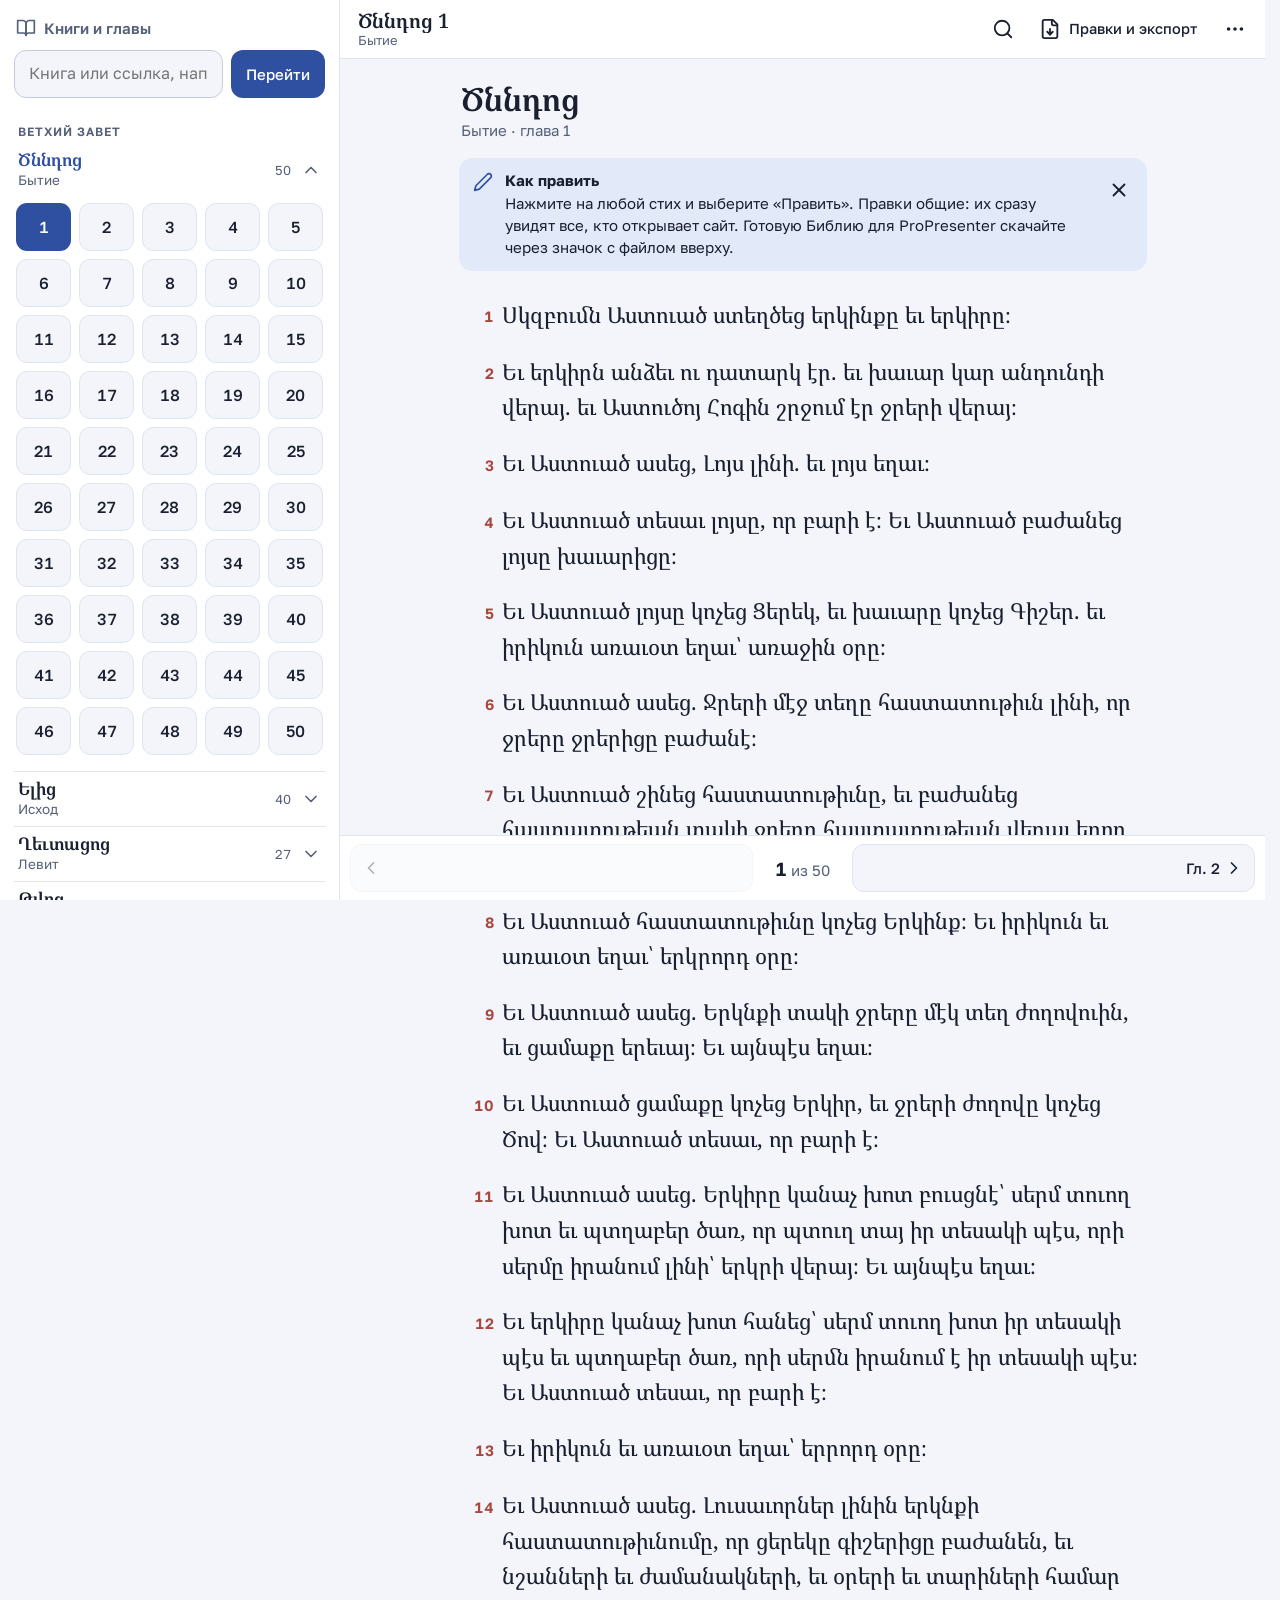
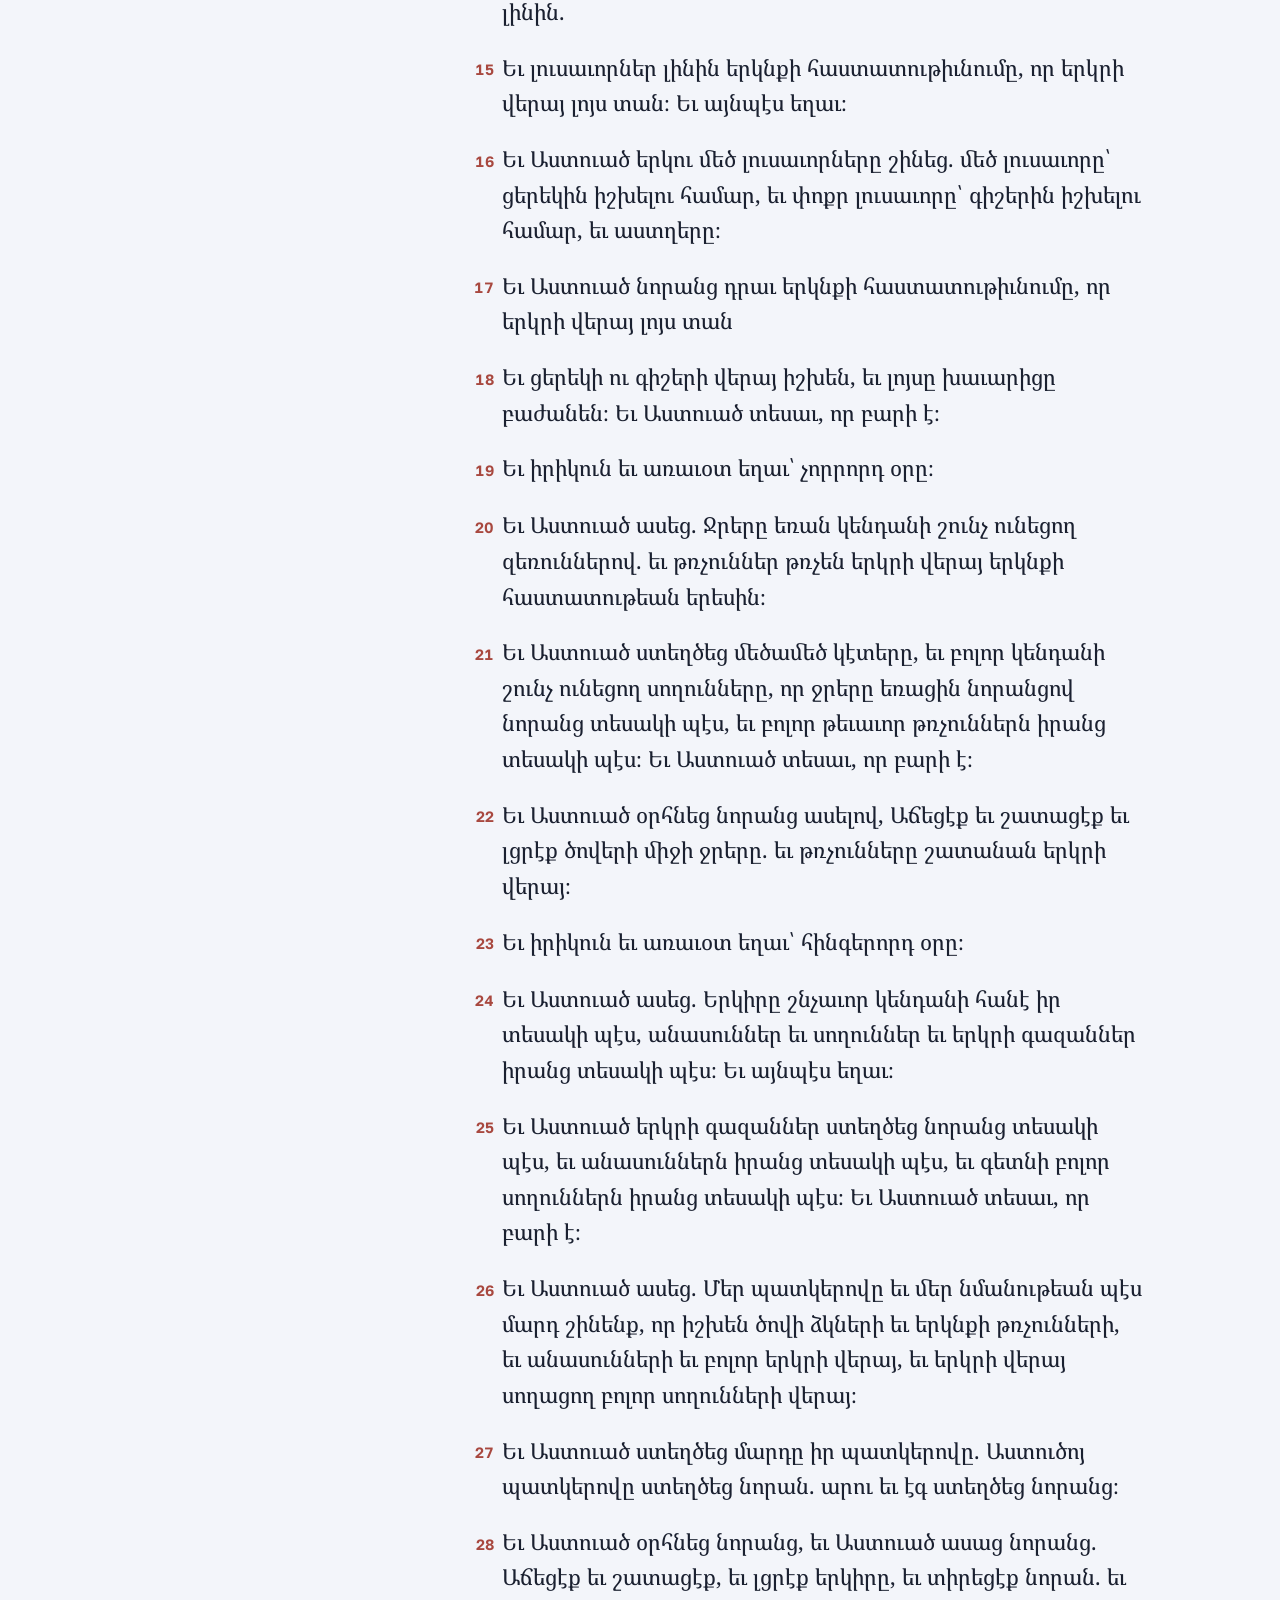
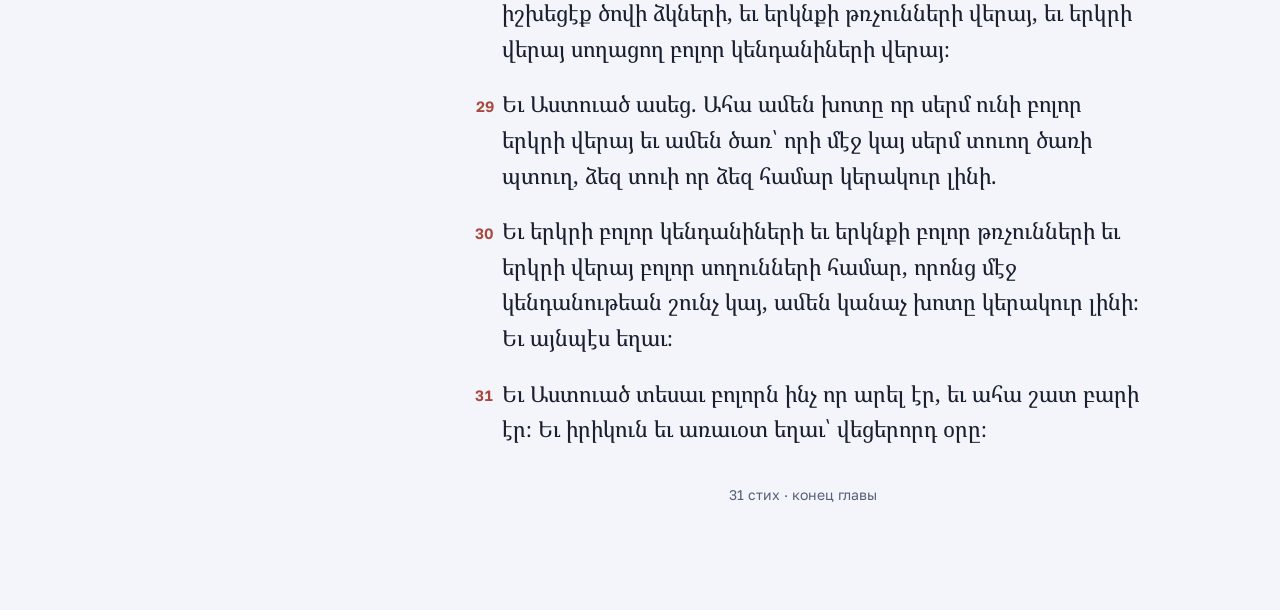
==== tests/shared.html @ a75324d8 "Add shared version backed by Firebase Firestore Everybody who opens the site sees one common, curren" ====
<!doctype html>
<html lang="ru">
<head>
<meta charset="utf-8">
<meta name="viewport" content="width=device-width, initial-scale=1, viewport-fit=cover">
<title>Библия Ararat (тест общей версии)</title>
<meta name="color-scheme" content="light dark">
<link rel="icon" href="data:image/svg+xml,%3Csvg xmlns='http://www.w3.org/2000/svg' viewBox='0 0 24 24' fill='none' stroke='%232F4FA0' stroke-width='2' stroke-linecap='round' stroke-linejoin='round'%3E%3Cpath d='M2 3h6a4 4 0 0 1 4 4v14a3 3 0 0 0-3-3H2z'/%3E%3Cpath d='M22 3h-6a4 4 0 0 0-4 4v14a3 3 0 0 1 3-3h7z'/%3E%3C/svg%3E">
<link rel="preconnect" href="https://fonts.googleapis.com">
<link rel="preconnect" href="https://fonts.gstatic.com" crossorigin>
<link rel="stylesheet" href="https://fonts.googleapis.com/css2?family=Golos+Text:wght@400;500;600;700&family=Noto+Serif+Armenian:wght@400;500;600&display=swap">
<style>
  /* the same small reset the hosted page skeleton has, so the stylesheet behaves identically in both places */
  :root { padding-top: env(safe-area-inset-top, 0px); padding-bottom: env(safe-area-inset-bottom, 0px); }
  body { margin: 0; }
  img { max-width: 100%; }
  [hidden] { display: none !important; }
</style>
<link rel="stylesheet" href="../css/app.css">
</head>
<body>
<div id="app">
  <aside id="sidebar" aria-label="Книги и главы"></aside>
  <div id="main">
    <header id="topbar"></header>
    <main id="reader" tabindex="-1">
      <noscript><p style="padding:40px 0">Для работы страницы нужен JavaScript.</p></noscript>
    </main>
    <nav id="pager" aria-label="Переход между главами"></nav>
  </div>
</div>
<div id="overlay"></div>
<div id="toasts" role="status" aria-live="polite"></div>

<script>
  // firebase: null  = every browser keeps its own edits.
  // firebase: {app: {...}} (from the Firebase console, see README.md) = one shared text for everybody who opens the site.
  window.AB = { config: { dataMode: 'script', dataBase: '../data/', firebase: { app: { projectId: 'mock' }, sdkBase: '/tests/mock-sdk/' } } };
</script>
<script src="../data/index.js"></script>
<script src="../js/fold.js"></script>
<script src="../js/sqlite-writer.js"></script>
<script src="../js/zip.js"></script>
<script src="../js/exporter.js"></script>
<script src="../js/platform.js"></script>
<script src="../js/store.js"></script>
<script src="../js/store-firebase.js"></script>
<script src="../js/data.js"></script>
<script src="../js/i18n.js"></script>
<script src="../js/refs.js"></script>
<script src="../js/ui.js"></script>
<script src="../js/view-nav.js"></script>
<script src="../js/view-edit.js"></script>
<script src="../js/view-tools.js"></script>
<script src="../js/app.js"></script>
</body>
</html>
---- css/app.css ----
/* Библия Ararat — mobile first. Layout: one column with a sticky header and chapter pager;
   from 1000px a permanent book list joins on the left. Colours are tokens on :root (light), redefined for dark. */
:root {
  --bg: #f3f5fa; --surface: #ffffff; --surface-2: #eaeef6;
  --fg: #1a2030; --fg-2: #566078; --line: #dfe4ee; --line-strong: #c4ccdc;
  --accent: #2f4fa0; --accent-fg: #ffffff; --accent-soft: #e2e9f9;
  --verse-num: #a8483f; --edit: #c7791b; --edit-soft: #fbefd9; --edit-fg: #8f5510;
  --danger: #b3261e; --danger-soft: #fbe3e1; --ok: #2c7a4b; --ok-soft: #ddf1e5; --warn-soft: #fff2d6;
  --mark: #ffe58f; --focus: #2f4fa0; --scrim: rgba(14, 20, 36, .45); --shadow: 0 10px 40px rgba(20, 30, 60, .22);
  --toast-bg: #1e2536; --toast-fg: #f2f4fa; --toast-action: #a9bcff;
  --sans: 'Golos Text', system-ui, -apple-system, 'Segoe UI', Roboto, 'Helvetica Neue', Arial, sans-serif;
  --serif: 'Noto Serif Armenian', 'Sylfaen', 'Mshtakan', 'Noto Serif', 'Times New Roman', serif;
  --fs: 22px;
}
@media (prefers-color-scheme: dark) {
  :root:not([data-theme="light"]) {
    --bg: #0f131c; --surface: #171d29; --surface-2: #212938;
    --fg: #e7eaf2; --fg-2: #a0aac0; --line: #2a3345; --line-strong: #3c475e;
    --accent: #8fa6f2; --accent-fg: #0e1530; --accent-soft: #25304f;
    --verse-num: #e68f84; --edit: #e8a650; --edit-soft: #3a2d18; --edit-fg: #f0bc72;
    --danger: #f2877f; --danger-soft: #43211f; --ok: #6fcb94; --ok-soft: #1d3a2a; --warn-soft: #3a2f17;
    --mark: #6b5a12; --focus: #8fa6f2; --scrim: rgba(0, 0, 0, .6); --shadow: 0 10px 40px rgba(0, 0, 0, .6);
    --toast-bg: #e7eaf2; --toast-fg: #141a28; --toast-action: #2f4fa0;
    color-scheme: dark;
  }
}
:root[data-theme="dark"] {
  --bg: #0f131c; --surface: #171d29; --surface-2: #212938;
  --fg: #e7eaf2; --fg-2: #a0aac0; --line: #2a3345; --line-strong: #3c475e;
  --accent: #8fa6f2; --accent-fg: #0e1530; --accent-soft: #25304f;
  --verse-num: #e68f84; --edit: #e8a650; --edit-soft: #3a2d18; --edit-fg: #f0bc72;
  --danger: #f2877f; --danger-soft: #43211f; --ok: #6fcb94; --ok-soft: #1d3a2a; --warn-soft: #3a2f17;
  --mark: #6b5a12; --focus: #8fa6f2; --scrim: rgba(0, 0, 0, .6); --shadow: 0 10px 40px rgba(0, 0, 0, .6);
  --toast-bg: #e7eaf2; --toast-fg: #141a28; --toast-action: #2f4fa0;
  color-scheme: dark;
}

*, *::before, *::after { box-sizing: border-box; }
html { -webkit-text-size-adjust: 100%; scrollbar-gutter: stable; }
html.sheet-open { overflow: hidden; }
body { margin: 0; background: var(--bg); color: var(--fg); font: 400 16px/1.45 var(--sans); }
button, input, textarea { font: inherit; color: inherit; }
button { cursor: pointer; -webkit-tap-highlight-color: transparent; }
:focus-visible { outline: 3px solid var(--focus); outline-offset: 2px; }
h1, h2, h3, p, li { overflow-wrap: anywhere; }
.ico { width: 20px; height: 20px; flex: none; }
.muted { color: var(--fg-2); font-size: 14px; }
mark { background: var(--mark); color: inherit; border-radius: 3px; padding: 0 1px; }
kbd { font: 500 12px var(--sans); padding: 1px 6px; border: 1px solid var(--line-strong); border-bottom-width: 2px; border-radius: 5px; background: var(--surface); }

/* ---- shell ---- */
#app { min-height: 100dvh; }
#sidebar { display: none; }
#main { min-width: 0; display: flex; flex-direction: column; min-height: calc(100dvh - env(safe-area-inset-top, 0px) - env(safe-area-inset-bottom, 0px)); }
#reader { flex: 1; width: 100%; max-width: 46rem; margin: 0 auto; padding: 4px max(16px, env(safe-area-inset-right)) 40px max(16px, env(safe-area-inset-left)); }

#topbar {
  position: sticky; top: env(safe-area-inset-top, 0px); z-index: 20;
  display: flex; align-items: center; gap: 2px; min-height: 58px;
  padding: 6px max(8px, env(safe-area-inset-right)) 6px max(8px, env(safe-area-inset-left));
  background: var(--surface); border-bottom: 1px solid var(--line);
}
.title-btn { flex: 1; min-width: 0; display: flex; align-items: center; gap: 4px; min-height: 46px; padding: 2px 10px; background: none; border: 0; border-radius: 12px; text-align: left; }
.title-btn:hover { background: var(--surface-2); }
.t-text { display: flex; flex-direction: column; min-width: 0; line-height: 1.2; }
.t-main { font: 600 20px/1.2 var(--serif); white-space: nowrap; overflow: hidden; text-overflow: ellipsis; }
.t-sub { font-size: 13px; color: var(--fg-2); white-space: nowrap; overflow: hidden; text-overflow: ellipsis; }
.title-chev { color: var(--fg-2); flex: none; }

.icon-btn { position: relative; display: inline-flex; align-items: center; justify-content: center; gap: 8px; min-width: 44px; min-height: 44px; padding: 0; background: none; border: 0; border-radius: 12px; color: var(--fg); flex: none; }
.icon-btn:hover:not(:disabled) { background: var(--surface-2); }
.icon-btn:disabled { opacity: .4; cursor: default; }
.icon-btn .ico { width: 22px; height: 22px; }
.icon-btn.small { min-width: 40px; min-height: 40px; }
.icon-btn.has-text .icon-text { display: none; font-size: 14.5px; font-weight: 500; }
.icon-btn.dirty { color: var(--accent); }
.badge { position: absolute; top: 3px; right: 1px; min-width: 19px; height: 19px; padding: 0 5px; border-radius: 10px; background: var(--edit); color: #fff; font: 700 11px/19px var(--sans); text-align: center; font-variant-numeric: tabular-nums; }

#pager {
  position: sticky; bottom: 0; z-index: 15;
  display: grid; grid-template-columns: 1fr auto 1fr; align-items: center; gap: 8px;
  padding: 8px max(10px, env(safe-area-inset-right)) calc(8px + env(safe-area-inset-bottom, 0px)) max(10px, env(safe-area-inset-left));
  background: var(--surface); border-top: 1px solid var(--line);
}
.pg-btn { display: flex; align-items: center; gap: 4px; min-height: 48px; padding: 0 10px; border: 1px solid var(--line); border-radius: 12px; background: var(--bg); font: 500 15px var(--sans); min-width: 0; }
.pg-btn.next { justify-content: flex-end; }
.pg-btn:disabled { opacity: .35; cursor: default; }
.pg-btn:hover:not(:disabled) { background: var(--surface-2); }
.pg-lab { white-space: nowrap; overflow: hidden; text-overflow: ellipsis; }
.pg-pos { min-height: 48px; padding: 0 14px; border: 0; background: none; border-radius: 12px; font: 400 15px var(--sans); color: var(--fg-2); white-space: nowrap; }
.pg-pos strong { color: var(--fg); font-size: 19px; font-weight: 600; font-variant-numeric: tabular-nums; }
.pg-pos:hover { background: var(--surface-2); }

/* ---- buttons and fields ---- */
.btn { display: inline-flex; align-items: center; justify-content: center; gap: 8px; min-height: 48px; padding: 0 18px; border: 1px solid var(--line-strong); border-radius: 12px; background: var(--surface); color: var(--fg); font: 500 15.5px var(--sans); }
.btn:hover:not(:disabled) { background: var(--surface-2); }
.btn:disabled { opacity: .45; cursor: default; }
.btn.compact { min-height: 44px; padding: 0 14px; font-size: 15px; }
.btn.wide { flex: 1; }
.btn.icon-only { min-width: 48px; padding: 0 12px; }
.btn.big { min-height: 54px; font-size: 17px; }
.btn.primary { background: var(--accent); color: var(--accent-fg); border-color: transparent; }
.btn.primary:hover:not(:disabled) { background: var(--accent); filter: brightness(1.08); }
.btn.quiet { background: none; border-color: transparent; color: var(--accent); }
.btn.danger { color: var(--danger); border-color: var(--danger); background: var(--surface); }
.btn.danger.armed, .btn.armed { background: var(--danger); color: #fff; border-color: transparent; }
.btn.primary.armed { background: var(--danger); }
.btn-row { display: flex; flex-wrap: wrap; gap: 8px; margin-top: 10px; }
.field { width: 100%; min-width: 0; min-height: 48px; padding: 0 14px; border: 1.5px solid var(--line-strong); border-radius: 12px; background: var(--bg); color: var(--fg); font-size: 16px; }
.field:focus { outline: none; border-color: var(--accent); box-shadow: 0 0 0 3px var(--accent-soft); }
.field[readonly] { color: var(--fg-2); }
.lbl { display: block; margin: 14px 0 4px; font-size: 13.5px; color: var(--fg-2); }
.row { display: flex; gap: 8px; align-items: center; }
.chip { display: inline-flex; align-items: center; gap: 6px; padding: 4px 11px; border-radius: 99px; border: 1px solid var(--line); background: var(--surface); font: 500 13.5px var(--sans); }
button.chip { min-height: 44px; padding: 0 14px; }
.chip.edit { background: var(--edit-soft); color: var(--edit-fg); border-color: transparent; }
.chip.add { background: var(--ok-soft); color: var(--ok); border-color: transparent; }
.chip.del { background: var(--danger-soft); color: var(--danger); border-color: transparent; }
.chips { display: flex; flex-wrap: wrap; gap: 6px; }
.dot { display: inline-block; width: 8px; height: 8px; border-radius: 50%; background: var(--edit); flex: none; }

.seg { display: inline-flex; background: var(--surface-2); border-radius: 13px; padding: 3px; gap: 2px; }
.seg-btn { display: inline-flex; align-items: center; justify-content: center; gap: 6px; min-height: 42px; padding: 0 14px; border: 0; background: none; border-radius: 10px; font: 500 14.5px var(--sans); color: var(--fg-2); }
.seg-btn.on { background: var(--surface); color: var(--fg); box-shadow: 0 1px 3px rgba(0, 0, 0, .14); }
.seg.small .seg-btn { min-height: 40px; padding: 0 12px; font-size: 14px; }
.seg .ico { width: 18px; height: 18px; }

/* ---- reader ---- */
.chead { padding: 18px 2px 6px; display: flex; flex-direction: column; gap: 8px; align-items: flex-start; }
.ch-book { margin: 0; font: 600 32px/1.15 var(--serif); }
.ch-sub { margin: 2px 0 0; color: var(--fg-2); font-size: 15px; }
.ch-hint { display: flex; align-items: center; gap: 6px; margin: 0; color: var(--fg-2); font-size: 14px; }
.hint-card, .note-card { display: flex; align-items: flex-start; gap: 12px; margin: 10px 0; padding: 12px 8px 12px 14px; border-radius: 14px; background: var(--accent-soft); font-size: 15px; }
.hint-card p, .note-card p { margin: 2px 0 0; }
.hint-card strong { display: block; }
.hint-ico { color: var(--accent); margin-top: 2px; }
.note-card { background: var(--warn-soft); padding-right: 14px; }
.note-card .note-ico { color: var(--edit); margin-top: 2px; }
.note-card p { margin: 0; }
.hint-text { flex: 1; min-width: 0; }

.verses { font-size: var(--fs); padding-top: 6px; }
.verse {
  position: relative; display: grid; grid-template-columns: 1.7em minmax(0, 1fr); column-gap: 8px;
  margin: 0 -6px; padding: 10px 8px 10px 4px; border-radius: 12px; cursor: pointer;
  scroll-margin-top: calc(84px + env(safe-area-inset-top, 0px)); scroll-margin-bottom: 96px;
  -webkit-tap-highlight-color: transparent;
}
@media (hover: hover) { .verse:hover { background: var(--surface-2); } }
.verse.sel, .verse.sel:hover { background: var(--accent-soft); }
.verse.edited::before { content: ''; position: absolute; left: -2px; top: 12px; bottom: 12px; width: 3px; border-radius: 2px; background: var(--edit); }
.verse:focus-visible { outline-offset: -2px; }
.verse.flash { animation: flash 2.2s ease-out; }
.vn { font: 600 .68em/2.3 var(--sans); color: var(--verse-num); text-align: right; padding-top: .18em; font-variant-numeric: tabular-nums; user-select: none; }
.vbody { min-width: 0; }
.vtext { margin: 0; font-family: var(--serif); line-height: 1.62; overflow-wrap: break-word; hyphens: auto; }
.vflags { display: flex; flex-wrap: wrap; gap: 6px; margin-top: 4px; font-family: var(--sans); }
.vflag { display: inline-flex; align-items: center; gap: 4px; padding: 1px 9px; border-radius: 99px; font: 500 12px/1.6 var(--sans); }
.vflag .ico { width: 13px; height: 13px; }
.vflag.edit { background: var(--edit-soft); color: var(--edit-fg); }
.vflag.warn { background: var(--warn-soft); color: var(--edit-fg); }
.vbar { display: flex; flex-wrap: wrap; gap: 8px; margin-top: 10px; font: 400 16px var(--sans); }
.ch-end { margin: 28px 0 0; text-align: center; color: var(--fg-2); font-size: 14px; }
.skeleton { padding-top: 40px; }
.sk { height: 20px; margin: 22px 0; border-radius: 8px; background: linear-gradient(90deg, var(--surface-2), var(--line), var(--surface-2)); background-size: 200% 100%; animation: shimmer 1.4s linear infinite; }
.sk.w1 { width: 96%; } .sk.w2 { width: 82%; } .sk.w3 { width: 68%; }
.boot, .error-card { padding: 70px 0; text-align: center; color: var(--fg-2); }
.error-card h2 { color: var(--fg); font-size: 20px; }
.spinner { display: inline-block; width: 16px; height: 16px; margin-right: 10px; border: 2px solid var(--line-strong); border-top-color: var(--accent); border-radius: 50%; animation: spin .8s linear infinite; vertical-align: -3px; }
.boot .spinner { display: block; margin: 0 auto 14px; width: 26px; height: 26px; }

/* ---- sheets ---- */
#overlay { position: fixed; left: var(--vv-left, 0px); top: var(--vv-top, 0px); width: var(--vv-w, 100%); height: var(--vv-h, 100%); z-index: 100; pointer-events: none; }
.sheet-root { position: absolute; inset: 0; display: flex; align-items: flex-end; justify-content: center; pointer-events: auto; }
.backdrop { position: absolute; inset: 0; background: var(--scrim); animation: fade .18s ease-out; touch-action: none; }
.sheet { position: relative; display: flex; flex-direction: column; width: 100%; max-height: calc(100% - 20px); background: var(--surface); color: var(--fg); border-radius: 20px 20px 0 0; box-shadow: var(--shadow); animation: slide-up .24s cubic-bezier(.2, .8, .2, 1); outline: none; padding-bottom: env(safe-area-inset-bottom, 0px); }
.sheet.tall { height: calc(100% - 20px); }
.sheet-root.closing .sheet { animation: slide-down .18s ease-in forwards; }
.sheet-root.closing .backdrop { animation: fade-out .18s ease-in forwards; }
.sheet-head { flex: none; padding: 6px 6px 0 16px; touch-action: none; }
.grab { width: 40px; height: 4px; margin: 4px auto 8px; border-radius: 2px; background: var(--line-strong); }
.sheet-head-row { display: flex; align-items: center; gap: 8px; padding: 0 0 8px; }
.sheet-titles { flex: 1; min-width: 0; }
.sheet-title { margin: 0; font: 600 19px/1.25 var(--sans); }
.sheet-sub { margin: 2px 0 0; color: var(--fg-2); font: 14px var(--serif); }
.sheet-body { flex: 1; min-height: 0; overflow-y: auto; overscroll-behavior: contain; padding: 4px 16px 20px; -webkit-overflow-scrolling: touch; }
.sheet-foot { flex: none; padding: 10px 16px 12px; border-top: 1px solid var(--line); background: var(--surface); }
.foot-row { display: flex; gap: 10px; }
.foot-col { display: flex; flex-direction: column; gap: 8px; }
.foot-hint { margin: 0; text-align: center; color: var(--fg-2); font-size: 13.5px; }
.foot-hint:empty { display: none; }

/* editor */
.editor { display: flex; flex-direction: column; gap: 12px; }
.ed-nav { display: flex; align-items: center; justify-content: space-between; gap: 8px; }
.ed-pos { color: var(--fg-2); font-size: 14px; }
.ed-field { display: flex; flex-direction: column; gap: 4px; }
.ed-text { width: 100%; min-height: 7em; padding: 14px; resize: none; border: 1.5px solid var(--line-strong); border-radius: 14px; background: var(--bg); color: var(--fg); font: 400 max(20px, calc(var(--fs) - 1px))/1.6 var(--serif); }
.ed-text:focus { outline: none; border-color: var(--accent); box-shadow: 0 0 0 3px var(--accent-soft); }
.ed-meta { display: flex; justify-content: flex-end; font-size: 13px; color: var(--fg-2); }
.ed-count.warn { color: var(--edit-fg); }
.ed-count.bad { color: var(--danger); font-weight: 600; }
.marks { display: grid; grid-template-columns: repeat(7, minmax(0, 1fr)); gap: 6px; }
.mark { min-height: 46px; padding: 0; position: relative; border: 1px solid var(--line-strong); border-radius: 11px; background: var(--surface); color: var(--fg); font: 500 21px var(--serif); }
.mark:hover { background: var(--surface-2); }
.mk-base { color: var(--fg-2); font-size: 15px; margin-right: -3px; }
.mark:active { background: var(--accent-soft); }
.ed-msg { margin: 0; padding: 10px 12px; border-radius: 10px; background: var(--surface-2); font-size: 14.5px; }
.ed-msg.bad { background: var(--danger-soft); color: var(--danger); }
.ed-msg.warn { background: var(--edit-soft); color: var(--edit-fg); }
.ed-msg.info { background: var(--accent-soft); }
.orig { padding: 10px 12px 12px; border: 1px dashed var(--line-strong); border-radius: 12px; }
.orig-head { display: flex; align-items: center; justify-content: space-between; gap: 8px; }
.orig-title { font: 600 12px var(--sans); text-transform: uppercase; letter-spacing: .06em; color: var(--fg-2); }
.orig-text { margin: 4px 0 0; color: var(--fg-2); font: 16.5px/1.55 var(--serif); }
.orig-note { display: flex; gap: 8px; align-items: center; margin: 0; color: var(--fg-2); font-size: 14px; }
.ed-actions { display: flex; flex-wrap: wrap; gap: 8px; }
.discard-text { margin: 0; text-align: center; font-weight: 500; }
.foot-row.discard { flex-direction: column; }

/* verse actions list */
.ops { display: flex; flex-direction: column; }
.op { display: flex; align-items: flex-start; gap: 14px; width: 100%; min-height: 60px; padding: 12px 2px; border: 0; border-bottom: 1px solid var(--line); background: none; text-align: left; }
.op:last-child { border-bottom: 0; }
.op:hover:not(:disabled) { background: var(--surface-2); }
.op:disabled { opacity: .5; cursor: default; }
.op-ico { margin-top: 1px; width: 22px; height: 22px; color: var(--accent); }
.op-text { display: flex; flex-direction: column; min-width: 0; }
.op-label { font-weight: 500; }
.op-desc { margin-top: 2px; font-size: 13.5px; color: var(--fg-2); }
.op.danger .op-ico, .op.danger .op-label { color: var(--danger); }

/* navigator */
.nav-search { display: flex; gap: 8px; position: sticky; top: 0; z-index: 2; padding: 4px 0 10px; background: var(--surface); }
.nav-search .btn { flex: none; }
.nav-msg { margin: 0 0 8px; padding: 9px 12px; border-radius: 10px; background: var(--accent-soft); font-size: 14px; }
.nb-group { margin: 16px 4px 4px; font: 600 12px var(--sans); text-transform: uppercase; letter-spacing: .08em; color: var(--fg-2); }
.nb { border-bottom: 1px solid var(--line); }
.nb-head { display: flex; align-items: center; gap: 10px; width: 100%; min-height: 54px; padding: 6px 4px; border: 0; background: none; text-align: left; border-radius: 10px; }
.nb-head:hover { background: var(--surface-2); }
.nb-names { flex: 1; min-width: 0; display: flex; flex-direction: column; }
.nb-hy { font: 600 17.5px/1.25 var(--serif); }
.nb-ru { font-size: 13.5px; color: var(--fg-2); }
.nb-count { font-size: 13px; color: var(--fg-2); font-variant-numeric: tabular-nums; }
.nb-chev { color: var(--fg-2); }
.nb.current .nb-hy { color: var(--accent); }
.ch-grid { display: grid; grid-template-columns: repeat(auto-fill, minmax(52px, 1fr)); gap: 8px; padding: 6px 2px 16px; }
.ch { position: relative; min-height: 48px; border: 1px solid var(--line); border-radius: 11px; background: var(--bg); font: 500 16px var(--sans); font-variant-numeric: tabular-nums; }
.ch:hover { background: var(--surface-2); }
.ch.cur { background: var(--accent); color: var(--accent-fg); border-color: transparent; }
.ch.edited::after { content: ''; position: absolute; top: 5px; right: 5px; width: 7px; height: 7px; border-radius: 50%; background: var(--edit); }
.empty { padding: 26px 8px; text-align: center; color: var(--fg-2); }
.side-head { display: flex; align-items: center; gap: 8px; padding: 18px 16px 8px; font: 600 15px var(--sans); color: var(--fg-2); }

/* search */
.search-top { display: flex; flex-direction: column; gap: 10px; position: sticky; top: 0; z-index: 2; padding: 4px 0 10px; background: var(--surface); }
.searchbody > .seg { margin: 2px 0 12px; }
.results { display: flex; flex-direction: column; }
.count { margin: 6px 2px; font-size: 13.5px; color: var(--fg-2); }
.hit { display: flex; flex-direction: column; gap: 4px; width: 100%; padding: 12px 4px; border: 0; border-bottom: 1px solid var(--line); background: none; text-align: left; border-radius: 0; }
.hit:hover { background: var(--surface-2); }
.hit-ref { display: flex; flex-wrap: wrap; gap: 4px 10px; align-items: baseline; }
.hit-ru { font: 600 14px var(--sans); color: var(--verse-num); }
.hit-hy { font: 13px var(--serif); color: var(--fg-2); }
.hit-text { font: 17px/1.55 var(--serif); overflow-wrap: break-word; }
.hit-text.was { color: var(--fg-2); }
.hit-text.was mark { background: var(--danger-soft); text-decoration: line-through; }
.hit-text.will mark { background: var(--ok-soft); }
.hit-text.will::before { content: '\2192\00a0'; color: var(--fg-2); }
.hit.jumpto { flex-direction: row; align-items: center; gap: 10px; color: var(--accent); font-size: 15.5px; min-height: 52px; }
.repl-info { margin: 12px 2px 8px; font-size: 14.5px; }
.repl-action { margin: 4px 0 12px; }
.loading { margin: 0 0 12px; padding: 12px 14px; border-radius: 12px; background: var(--surface-2); }
.load-label { margin: 0 0 8px; font-size: 14px; }
.progress { height: 6px; border-radius: 3px; background: var(--line); overflow: hidden; }
.progress-fill { display: block; height: 100%; width: 0; background: var(--accent); transition: width .2s; }

/* changes and export */
.card { margin: 12px 0; padding: 14px 16px; border-radius: 14px; background: var(--surface-2); }
.card h3 { margin: 0 0 8px; font: 600 17px var(--sans); }
.card p { margin: 0 0 6px; }
.empty-card p { font-size: 15px; }
.sec { margin: 22px 2px 8px; font: 600 13px var(--sans); text-transform: uppercase; letter-spacing: .07em; color: var(--fg-2); }
.storage-note { display: flex; gap: 8px; align-items: flex-start; margin: 8px 2px 12px; font-size: 14px; color: var(--fg-2); }
.storage-note.ok .ico { color: var(--ok); }
.storage-note.warn { color: var(--edit-fg); }
.export-status { margin: 8px 0 12px; padding: 14px 16px; border-radius: 14px; background: var(--surface-2); font-size: 15px; }
.export-status.ok { background: var(--ok-soft); }
.export-status.error { background: var(--danger-soft); }
.export-status.warn { background: var(--edit-soft); }
.export-status p { margin: 0 0 6px; }
.ok-line { display: flex; align-items: center; gap: 8px; }
.ok-line .ico { color: var(--ok); }
.steps-h { margin: 16px 0 4px; font: 600 15px var(--sans); }
.steps { margin: 6px 0; padding-left: 22px; }
.steps li { margin: 8px 0; }
.issues { margin: 8px 0 0; padding: 0; list-style: none; }
.issues li { display: flex; justify-content: space-between; align-items: center; gap: 8px; padding: 6px 0; border-top: 1px solid var(--line); font-size: 14px; }
.chg { margin-bottom: 8px; border: 1px solid var(--line); border-radius: 13px; background: var(--surface); }
.chg[open] { border-color: var(--line-strong); }
.chg summary { display: flex; align-items: center; justify-content: space-between; gap: 10px; min-height: 54px; padding: 8px 14px; list-style: none; cursor: pointer; }
.chg summary::-webkit-details-marker { display: none; }
.chg-ref { display: flex; flex-direction: column; font: 600 16.5px/1.25 var(--serif); }
.chg-ru { font: 400 13px var(--sans); color: var(--fg-2); }
.chg-sum { font-size: 13px; color: var(--edit-fg); text-align: right; }
.chg-body { padding: 0 14px 14px; }
.d-row { display: grid; grid-template-columns: 1.8rem minmax(0, 1fr); gap: 8px; padding: 10px 0; border-top: 1px solid var(--line); }
.d-num { font: 600 13px/1.9 var(--sans); color: var(--verse-num); text-align: right; }
.d-cols p { margin: 0 0 6px; font: 16px/1.5 var(--serif); overflow-wrap: break-word; }
.d-old { color: var(--fg-2); }
.d-old mark { background: var(--danger-soft); }
.d-new mark { background: var(--ok-soft); }
.d-tag { display: inline-block; margin-right: 8px; font: 600 11px var(--sans); text-transform: uppercase; letter-spacing: .05em; color: var(--fg-2); }
.chg-names p { margin: 0 0 4px; }
.opt { margin: 14px 0; border: 1px solid var(--line); border-radius: 13px; }
.opt summary { display: flex; align-items: center; gap: 8px; min-height: 52px; padding: 0 14px; font-weight: 500; cursor: pointer; }
.opt-body { padding: 0 14px 14px; }

/* shared version */
.note-card.lock { background: var(--danger-soft); }
.note-card.lock .note-ico { color: var(--danger); }
.remote-box { padding: 12px 14px; border-radius: 12px; background: var(--edit-soft); }
.remote-box p { margin: 0 0 8px; }
.remote-text { font: 17px/1.55 var(--serif); }
.sync { color: var(--fg); font-weight: 500; }
.hist-list { display: flex; flex-direction: column; margin-top: 8px; }
.history .muted .spinner { margin-right: 8px; }

/* names */
.nm-list { margin-top: 10px; }
.nm-row { display: grid; grid-template-columns: 6.6rem minmax(0, 1fr) auto; align-items: center; gap: 8px; padding: 5px 0; }
.nm-row > .icon-btn { grid-column: 3; }
.nm-row:not(.changed) > .icon-btn { display: none; }
.nm-ru { font-size: 14px; color: var(--fg-2); }
.nm-row .field { font-family: var(--serif); }
.nm-row.changed .field { border-color: var(--edit); }

/* help */
.help h3 { margin: 22px 0 6px; font: 600 17px var(--sans); }
.help h3:first-child { margin-top: 6px; }
.help p, .help li { line-height: 1.55; font-size: 15.5px; }
.help ul { padding-left: 20px; }
.tbl-wrap { overflow-x: auto; }
.tbl { border-collapse: collapse; min-width: 260px; }
.tbl th, .tbl td { padding: 6px 16px 6px 0; text-align: left; border-bottom: 1px solid var(--line); font-size: 15px; }
.tbl th { color: var(--fg-2); font-weight: 500; }

/* toasts and menu */
#toasts { position: fixed; left: 0; right: 0; bottom: calc(80px + env(safe-area-inset-bottom, 0px)); z-index: 200; display: flex; justify-content: center; padding: 0 12px; pointer-events: none; }
html.sheet-open #toasts { bottom: auto; top: calc(12px + env(safe-area-inset-top, 0px)); }
.toast { pointer-events: auto; display: flex; align-items: center; gap: 12px; max-width: 520px; padding: 12px 12px 12px 16px; border-radius: 14px; background: var(--toast-bg); color: var(--toast-fg); box-shadow: var(--shadow); font-size: 15px; animation: toast-in .2s ease-out; }
.toast.error { outline: 2px solid var(--danger); }
.toast-action { flex: none; min-height: 40px; padding: 0 12px; border: 0; border-radius: 8px; background: none; color: var(--toast-action); font: 600 15px var(--sans); }
.popover { position: fixed; z-index: 150; width: 300px; max-width: calc(100vw - 16px); padding: 6px; border: 1px solid var(--line); border-radius: 16px; background: var(--surface); box-shadow: var(--shadow); }
.menu-row { display: flex; align-items: center; justify-content: space-between; gap: 10px; min-height: 52px; padding: 4px 8px 4px 10px; }
.menu-row.stack { flex-direction: column; align-items: stretch; gap: 6px; padding-top: 8px; padding-bottom: 8px; }
.menu-row.stack .seg { display: flex; }
.menu-row.stack .seg-btn { flex: 1; padding: 0 6px; }
.menu-lab { display: flex; align-items: center; gap: 10px; font-size: 15px; }
.menu-stepper { display: flex; align-items: center; }
.menu-size { min-width: 2.2em; text-align: center; font-variant-numeric: tabular-nums; font-weight: 500; }
.a-small { font: 600 13px var(--sans); }
.a-big { font: 600 21px var(--sans); }
.menu-item { display: flex; align-items: center; gap: 12px; width: 100%; min-height: 48px; padding: 0 10px; border: 0; border-radius: 10px; background: none; text-align: left; font-size: 15px; }
.menu-item:hover:not(:disabled) { background: var(--surface-2); }
.menu-item:disabled { opacity: .45; cursor: default; }
.menu-item .ico { color: var(--fg-2); }
.menu-sep { margin: 6px 4px; border: 0; border-top: 1px solid var(--line); }

/* ---- wider screens ---- */
@media (min-width: 720px) {
  .icon-btn.has-text { padding: 0 14px 0 12px; }
  .icon-btn.has-text .icon-text { display: inline; }
  .badge { top: -3px; right: -3px; }
  .grab { display: none; }
  .sheet-root { align-items: center; }
  .sheet { max-width: 640px; max-height: min(calc(100% - 48px), 820px); border-radius: 20px; padding-bottom: 0; animation-name: pop-in; }
  .sheet.tall { height: min(calc(100% - 48px), 820px); }
  .sheet.compact { max-width: 480px; }
  .sheet.editor-sheet { max-width: 720px; }
  .sheet-root.closing .sheet { animation-name: fade-out; }
  .sheet-head { padding-top: 14px; }
  .sheet-body { padding-left: 20px; padding-right: 20px; }
  .sheet-foot { padding-left: 20px; padding-right: 20px; }
  .foot-col { flex-direction: row; align-items: center; justify-content: flex-end; }
  .foot-col .btn { flex: none; min-width: 320px; }
  .foot-hint { flex: 1; text-align: left; }
  .nm-row { grid-template-columns: 10rem minmax(0, 1fr) auto; }
  #reader { padding-left: 24px; padding-right: 24px; }
}
@media (min-width: 1000px) {
  #app { display: grid; grid-template-columns: 340px minmax(0, 1fr); }
  #sidebar { display: block; position: sticky; top: env(safe-area-inset-top, 0px); height: calc(100dvh - env(safe-area-inset-top, 0px) - env(safe-area-inset-bottom, 0px)); overflow-y: auto; background: var(--surface); border-right: 1px solid var(--line); overscroll-behavior: contain; }
  #sidebar .navigator { padding: 0 14px 24px; }
  .title-chev { display: none; }
  .title-btn { cursor: default; }
  .pg-pos { cursor: default; }
}
@media (min-width: 1400px) { .verses { --fs-scale: 1; } }

/* ---- motion ---- */
@keyframes slide-up { from { transform: translateY(40px); opacity: .4; } to { transform: none; opacity: 1; } }
@keyframes slide-down { to { transform: translateY(60px); opacity: 0; } }
@keyframes pop-in { from { transform: translateY(12px) scale(.98); opacity: 0; } to { transform: none; opacity: 1; } }
@keyframes fade { from { opacity: 0; } to { opacity: 1; } }
@keyframes fade-out { to { opacity: 0; } }
@keyframes toast-in { from { transform: translateY(10px); opacity: 0; } to { transform: none; opacity: 1; } }
@keyframes spin { to { transform: rotate(360deg); } }
@keyframes shimmer { to { background-position: -200% 0; } }
@keyframes flash { 0%, 60% { background: var(--mark); } 100% { background: transparent; } }
@media (prefers-reduced-motion: reduce) {
  *, *::before, *::after { animation-duration: .01ms !important; animation-iteration-count: 1 !important; transition-duration: .01ms !important; }
}
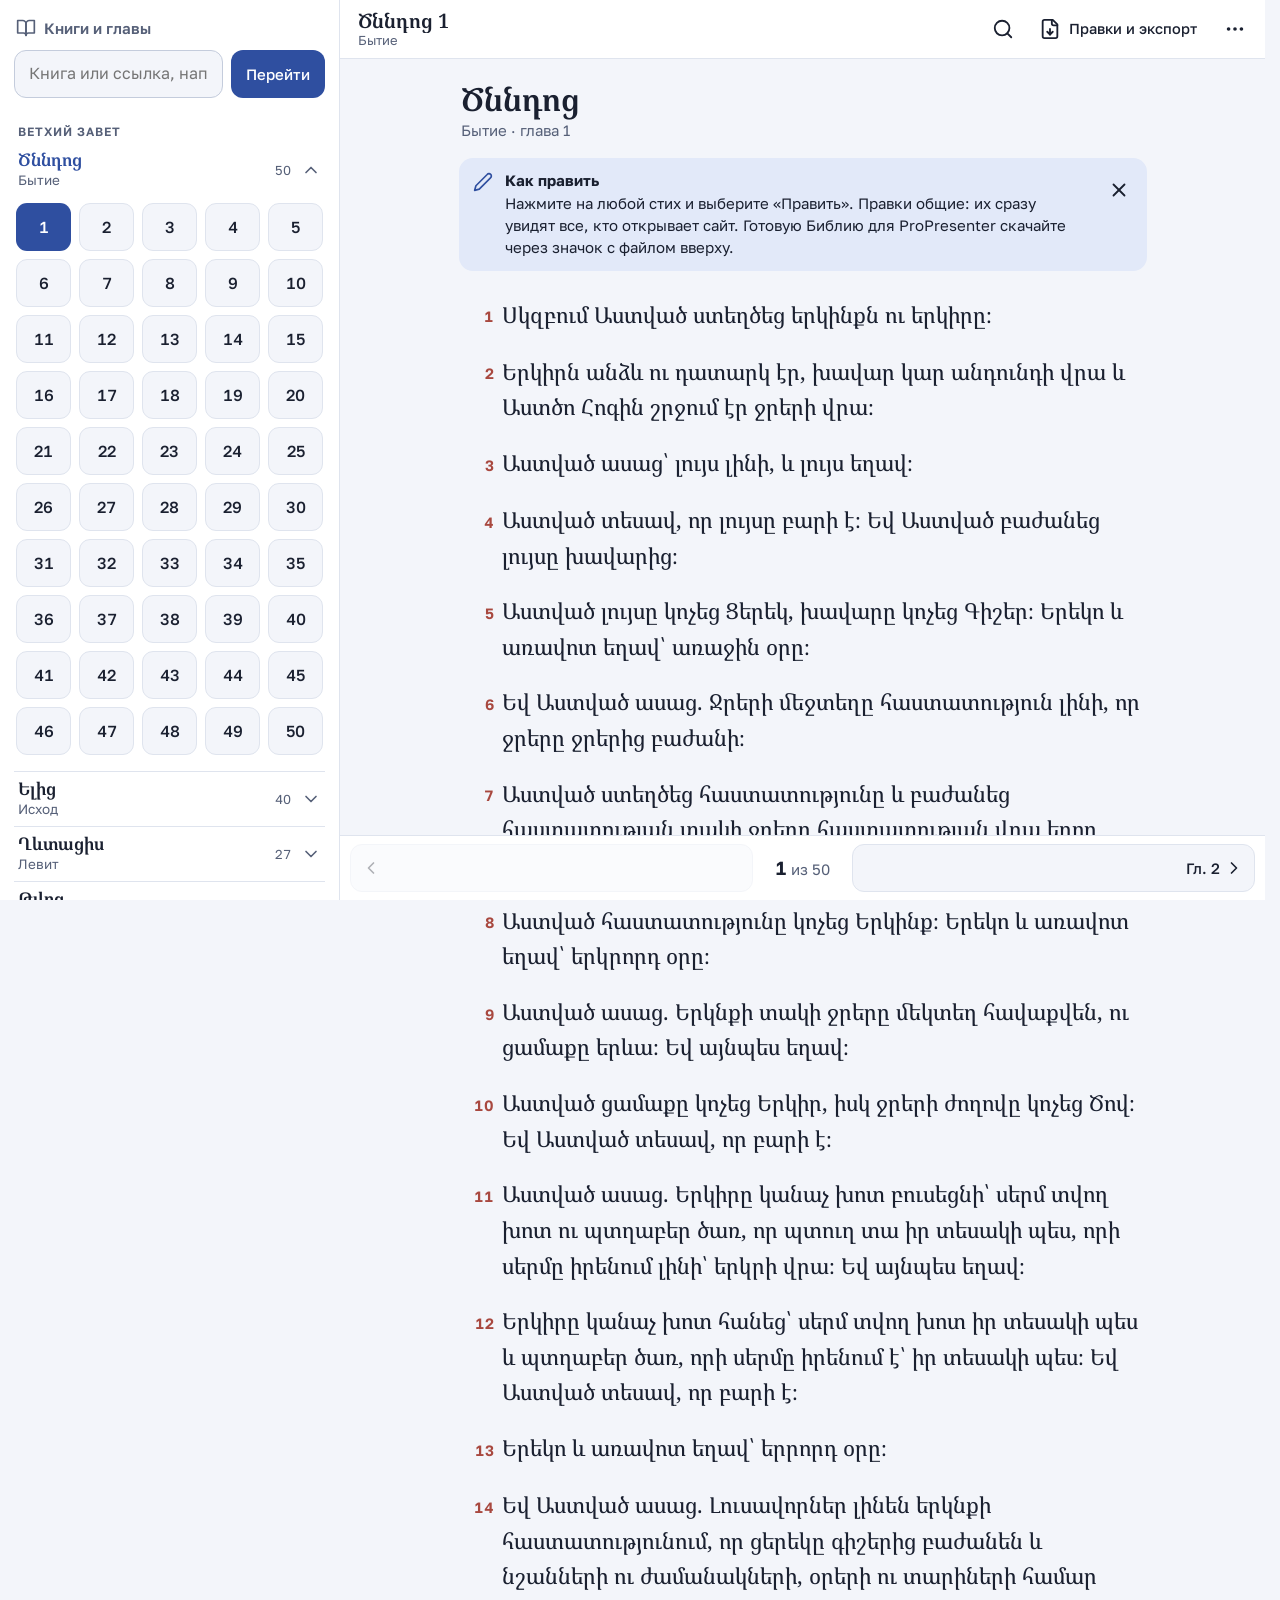
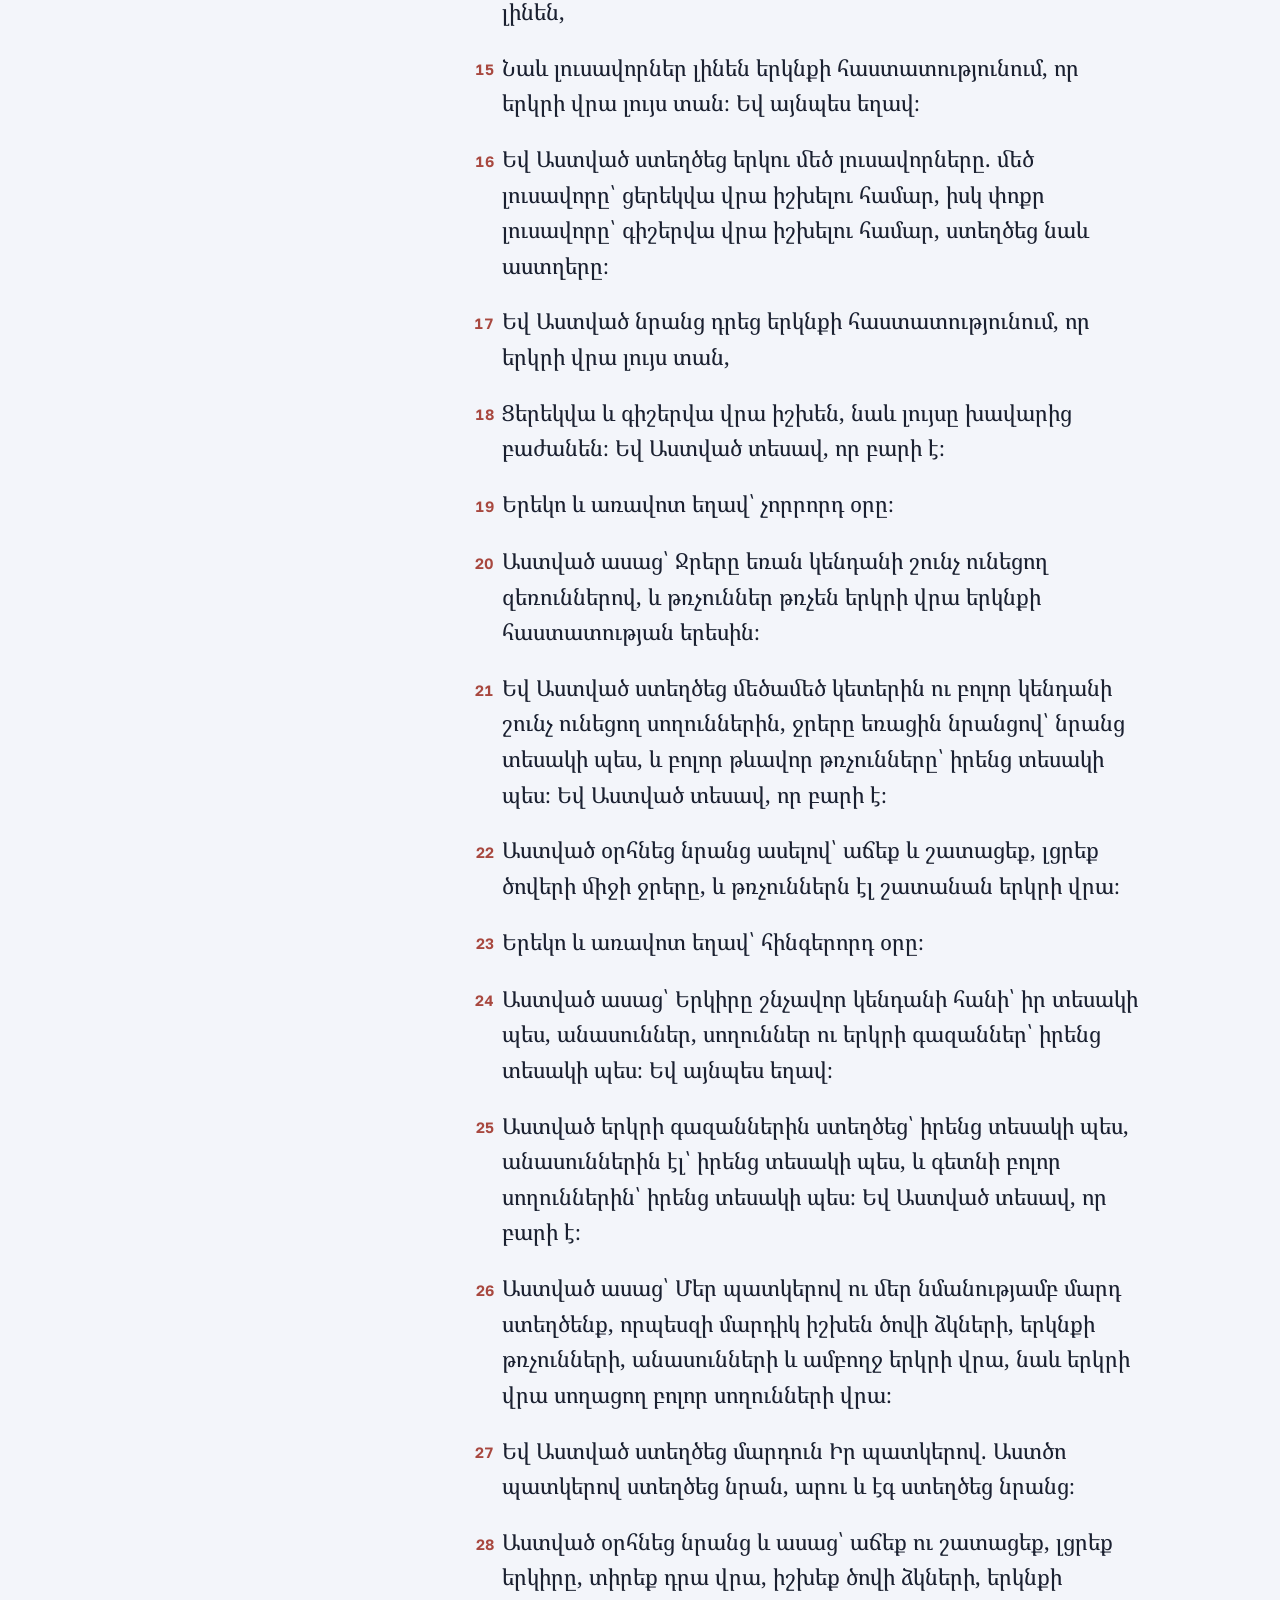
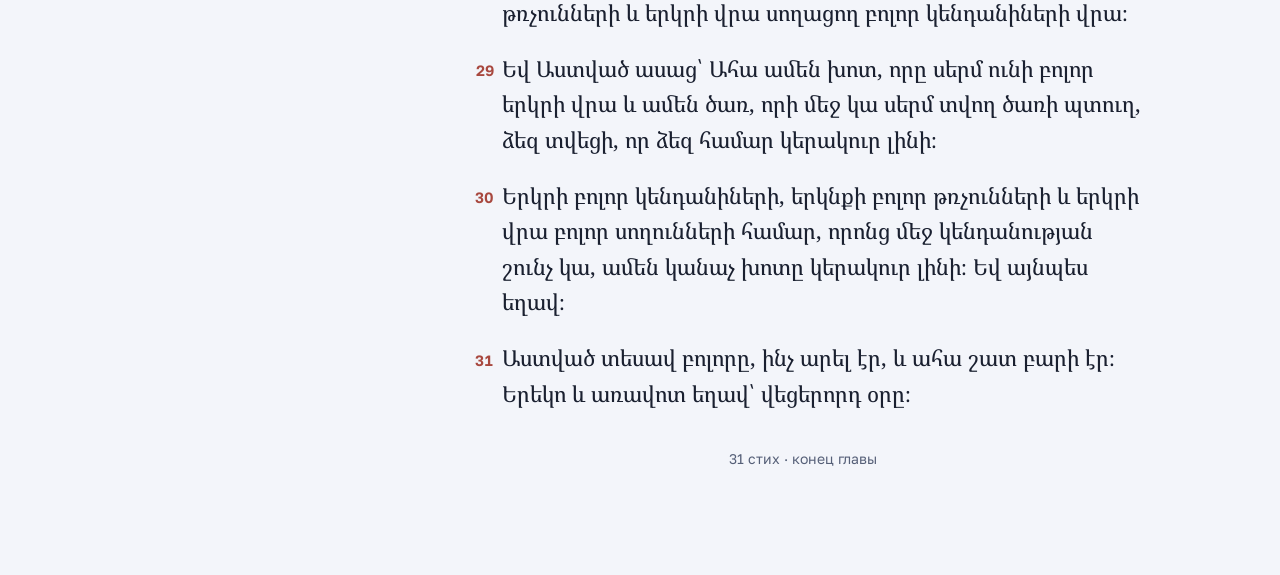
==== commit dbb5b24d: "Replace the base text with the ArmBible-ՓՈՐՁ.spb translation The site and its ProPresenter export no" ====
--- a/tests/shared.html
+++ b/tests/shared.html
@@ -3,7 +3,7 @@
 <head>
 <meta charset="utf-8">
 <meta name="viewport" content="width=device-width, initial-scale=1, viewport-fit=cover">
-<title>Библия Ararat (тест общей версии)</title>
+<title>Армянская Библия (тест общей версии)</title>
 <meta name="color-scheme" content="light dark">
 <link rel="icon" href="data:image/svg+xml,%3Csvg xmlns='http://www.w3.org/2000/svg' viewBox='0 0 24 24' fill='none' stroke='%232F4FA0' stroke-width='2' stroke-linecap='round' stroke-linejoin='round'%3E%3Cpath d='M2 3h6a4 4 0 0 1 4 4v14a3 3 0 0 0-3-3H2z'/%3E%3Cpath d='M22 3h-6a4 4 0 0 0-4 4v14a3 3 0 0 1 3-3h7z'/%3E%3C/svg%3E">
 <link rel="preconnect" href="https://fonts.googleapis.com">
@@ -32,11 +32,7 @@
 <div id="overlay"></div>
 <div id="toasts" role="status" aria-live="polite"></div>
 
-<script>
-  // firebase: null  = every browser keeps its own edits.
-  // firebase: {app: {...}} (from the Firebase console, see README.md) = one shared text for everybody who opens the site.
-  window.AB = { config: { dataMode: 'script', dataBase: '../data/', firebase: { app: { projectId: 'mock' }, sdkBase: '/tests/mock-sdk/' } } };
-</script>
+<script>window.AB = { config: { dataMode: 'script', dataBase: '../data/', firebase: { app: { projectId: 'mock' }, sdkBase: '/tests/mock-sdk/' } } };</script>
 <script src="../data/index.js"></script>
 <script src="../js/fold.js"></script>
 <script src="../js/sqlite-writer.js"></script>
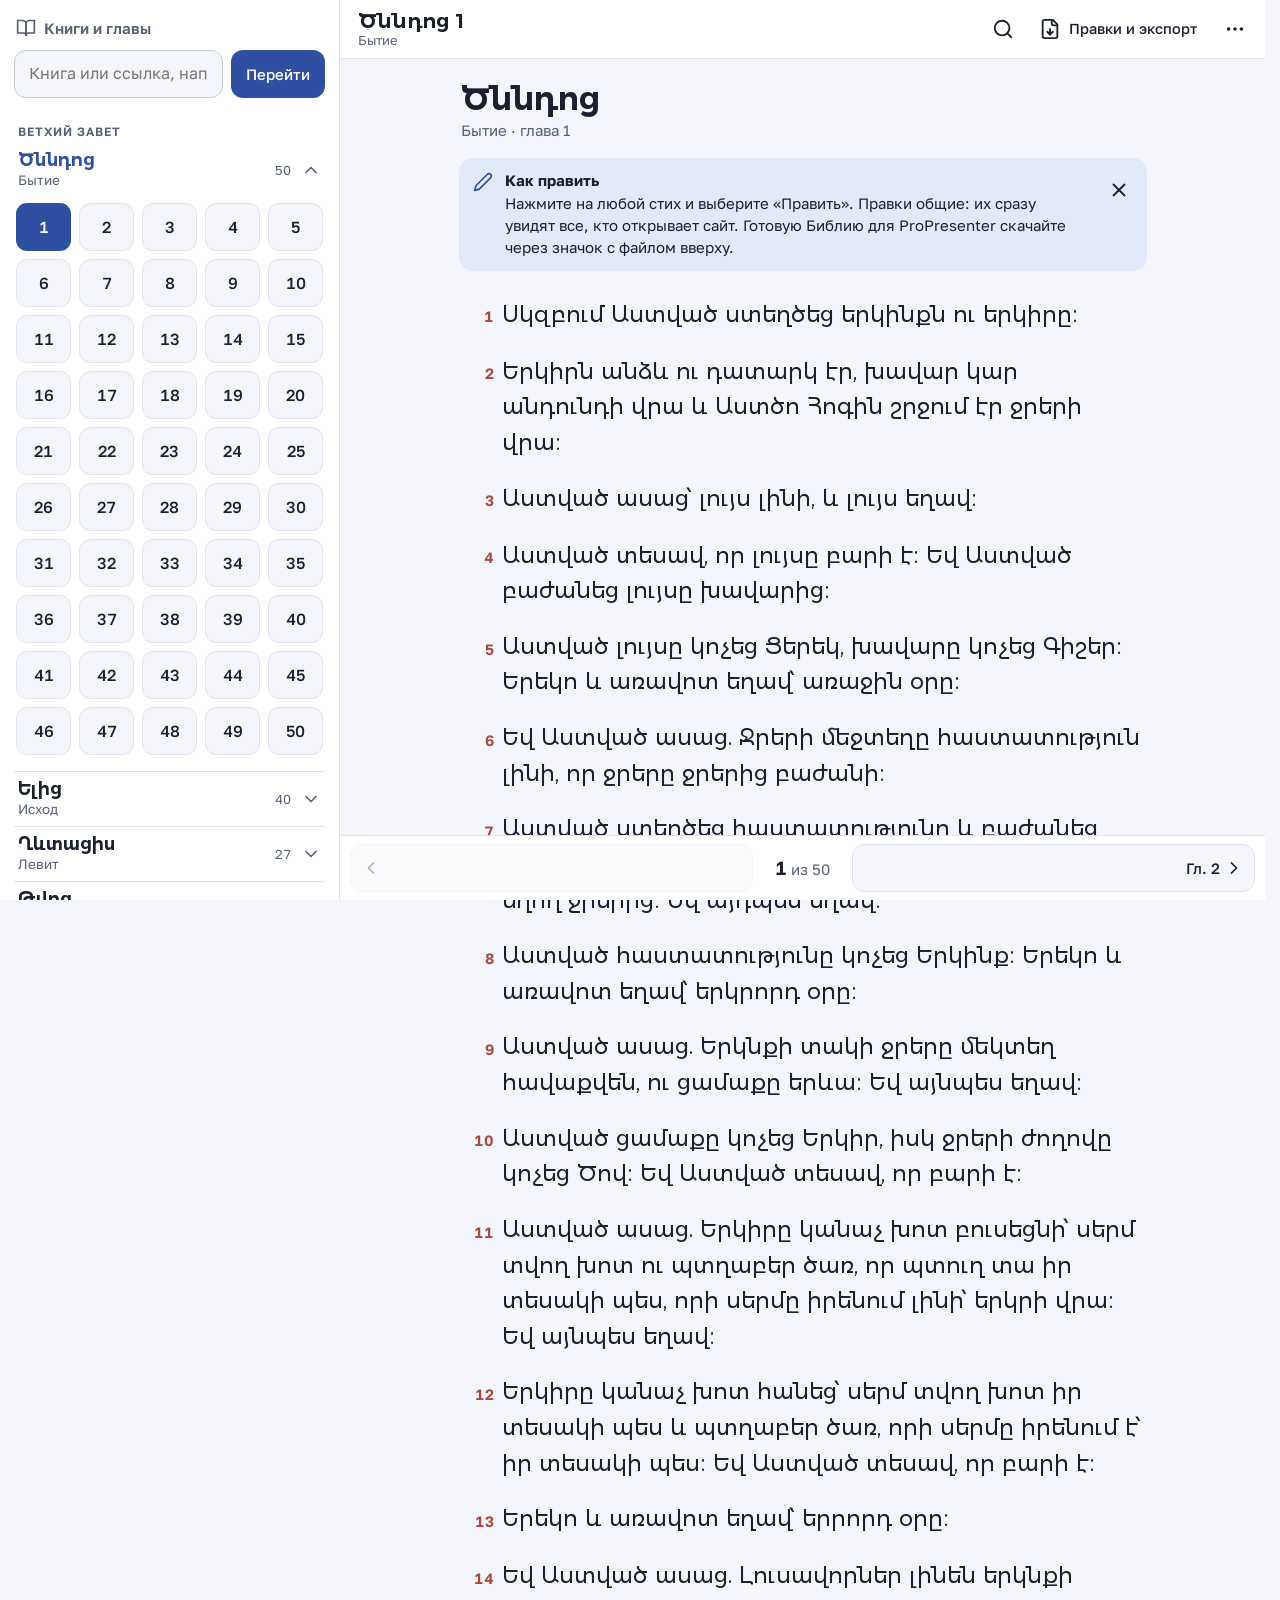
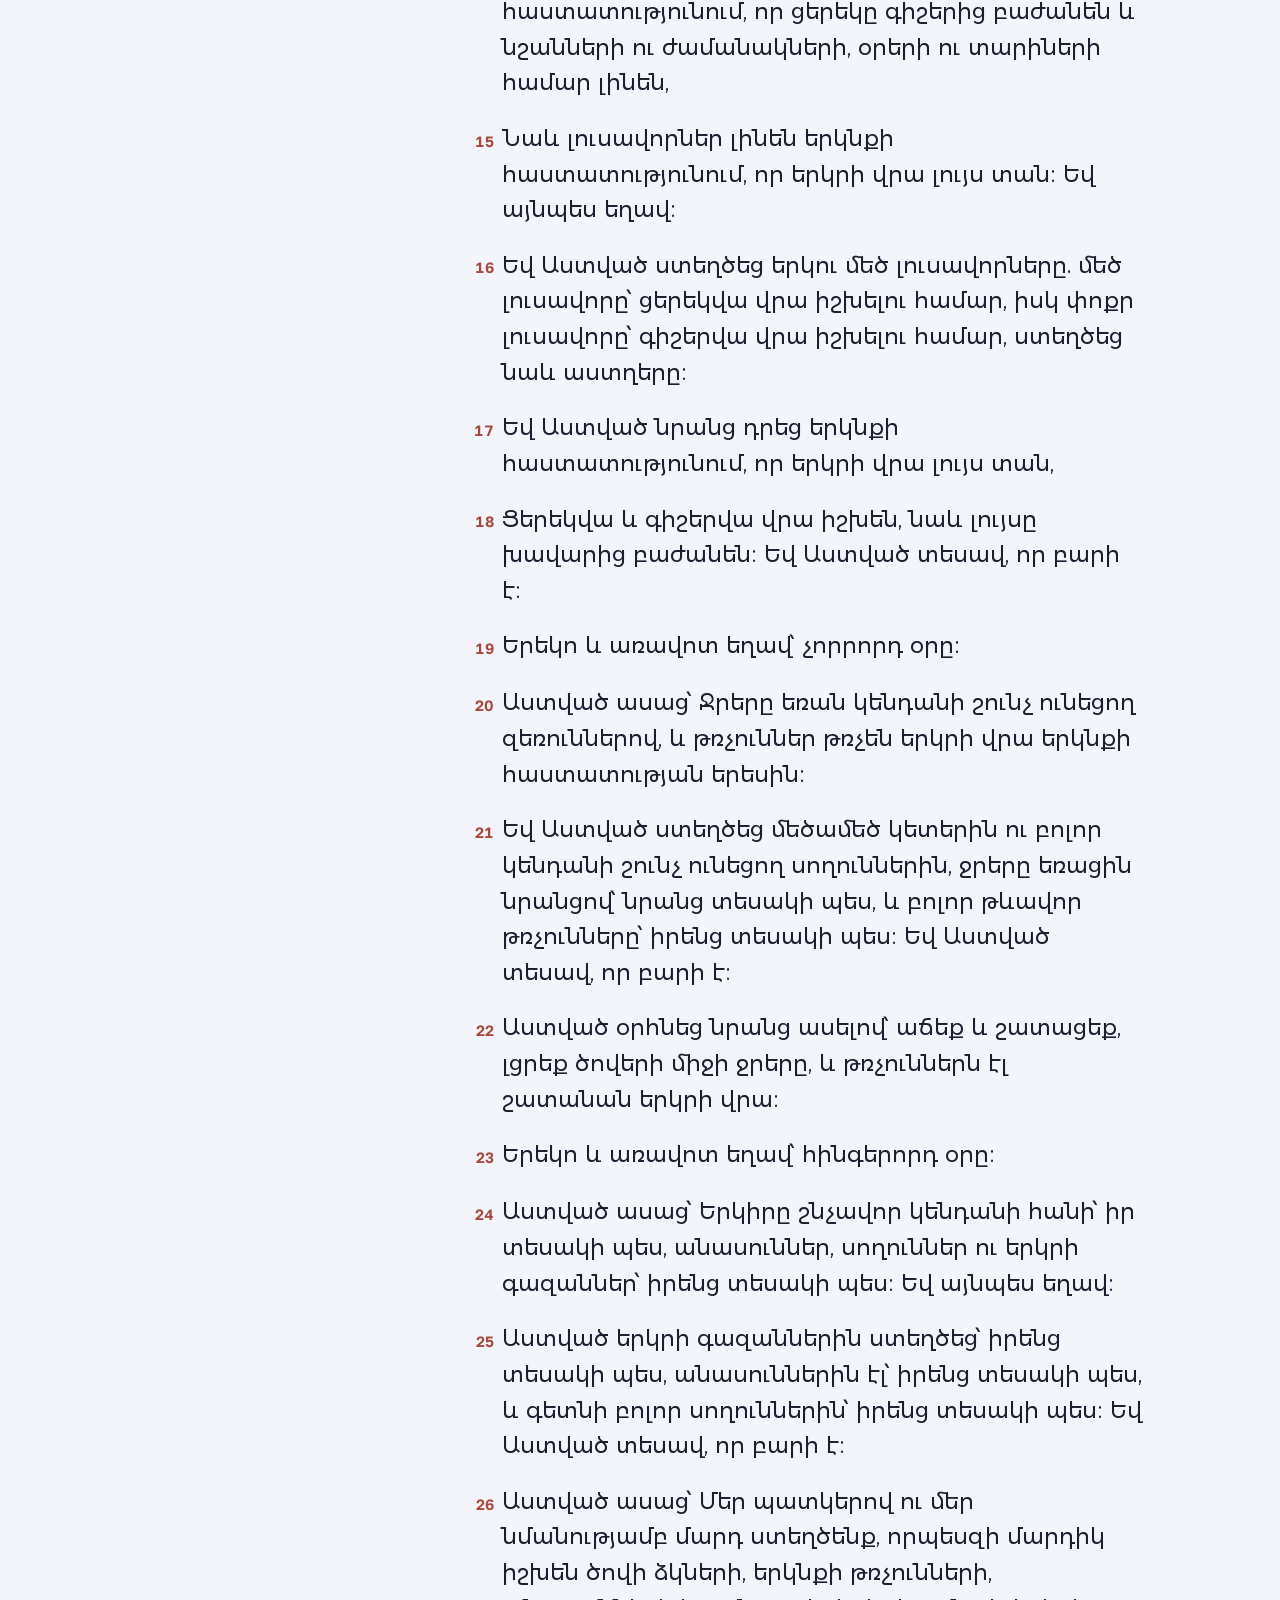
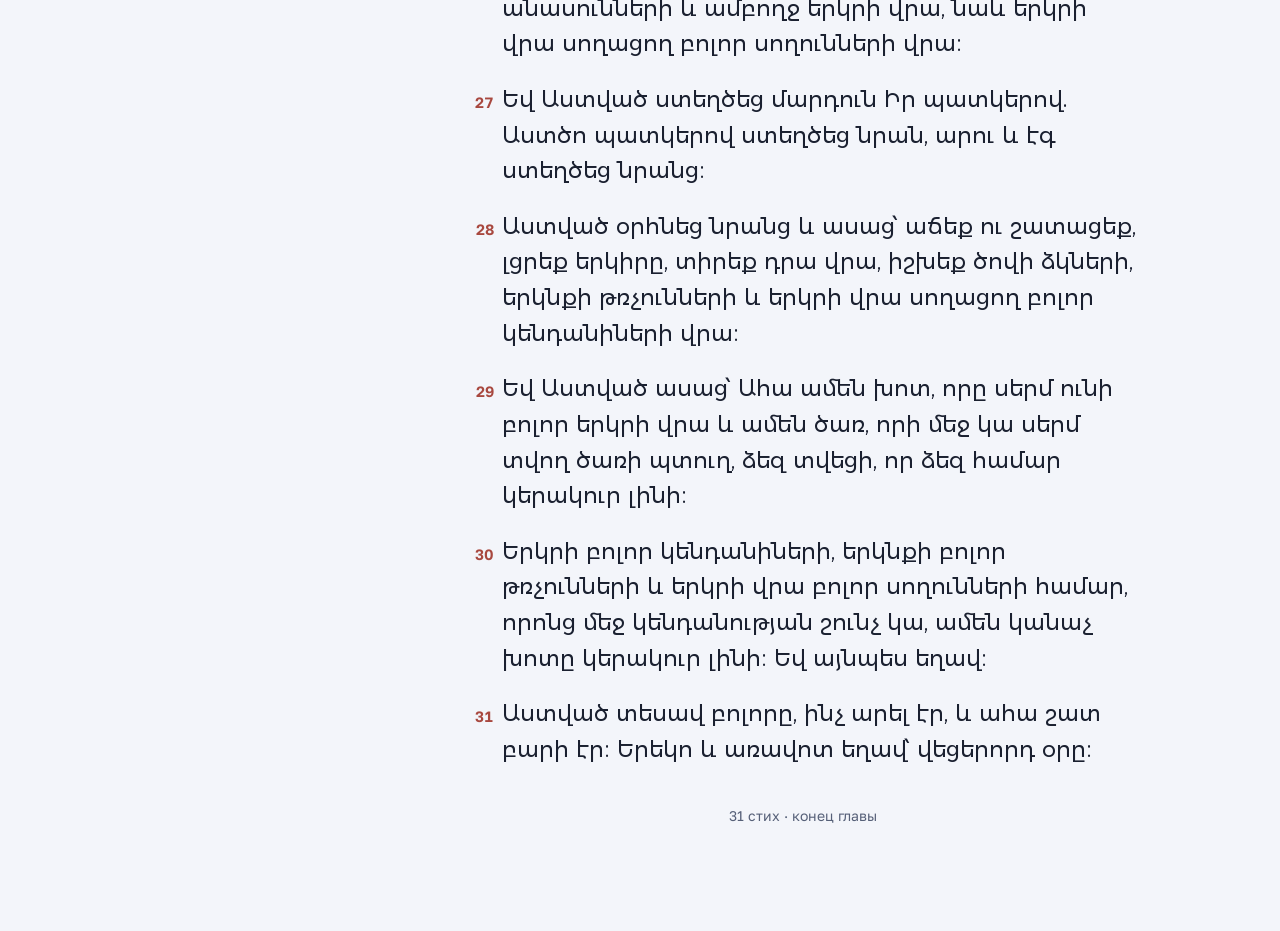
==== commit 9f452e40: "Add the Montserrat Arm reading font and highlight edited words The reading font is now Montserrat Ar" ====
--- a/tests/shared.html
+++ b/tests/shared.html
@@ -8,7 +8,7 @@
 <link rel="icon" href="data:image/svg+xml,%3Csvg xmlns='http://www.w3.org/2000/svg' viewBox='0 0 24 24' fill='none' stroke='%232F4FA0' stroke-width='2' stroke-linecap='round' stroke-linejoin='round'%3E%3Cpath d='M2 3h6a4 4 0 0 1 4 4v14a3 3 0 0 0-3-3H2z'/%3E%3Cpath d='M22 3h-6a4 4 0 0 0-4 4v14a3 3 0 0 1 3-3h7z'/%3E%3C/svg%3E">
 <link rel="preconnect" href="https://fonts.googleapis.com">
 <link rel="preconnect" href="https://fonts.gstatic.com" crossorigin>
-<link rel="stylesheet" href="https://fonts.googleapis.com/css2?family=Golos+Text:wght@400;500;600;700&family=Noto+Serif+Armenian:wght@400;500;600&display=swap">
+<link rel="stylesheet" href="https://fonts.googleapis.com/css2?family=Golos+Text:wght@400;500;600;700&family=Noto+Serif+Armenian:wght@400;500;600&family=Noto+Sans+Armenian:wght@400;500;600&display=swap">
 <style>
   /* the same small reset the hosted page skeleton has, so the stylesheet behaves identically in both places */
   :root { padding-top: env(safe-area-inset-top, 0px); padding-bottom: env(safe-area-inset-bottom, 0px); }
--- a/css/app.css
+++ b/css/app.css
@@ -10,6 +10,7 @@
   --toast-bg: #1e2536; --toast-fg: #f2f4fa; --toast-action: #a9bcff;
   --sans: 'Golos Text', system-ui, -apple-system, 'Segoe UI', Roboto, 'Helvetica Neue', Arial, sans-serif;
   --serif: 'Noto Serif Armenian', 'Sylfaen', 'Mshtakan', 'Noto Serif', 'Times New Roman', serif;
+  --text: 'Montserrat Arm', 'Noto Sans Armenian', Arial, 'Helvetica Neue', sans-serif;   /* the reading font; the menu switches it (data-font) */
   --fs: 22px;
 }
 @media (prefers-color-scheme: dark) {
@@ -34,6 +35,15 @@
   --toast-bg: #e7eaf2; --toast-fg: #141a28; --toast-action: #2f4fa0;
   color-scheme: dark;
 }
+
+/* Montserrat Arm (Montserrat by Julieta Ulanovsky, Armenian letters by Vahan Hovhannisyan; SIL OFL 1.1, see fonts/OFL.txt) */
+@font-face { font-family: 'Montserrat Arm'; font-style: normal; font-weight: 400; font-display: swap; src: url('../fonts/Montserratarm-Regular.woff') format('woff'); }
+@font-face { font-family: 'Montserrat Arm'; font-style: normal; font-weight: 500; font-display: swap; src: url('../fonts/Montserratarm-Medium.woff') format('woff'); }
+@font-face { font-family: 'Montserrat Arm'; font-style: normal; font-weight: 600 800; font-display: swap; src: url('../fonts/Montserratarm-SemiBold.woff') format('woff'); }
+/* ---- reading font (menu «Шрифт»; Montserrat Arm is the default and is served from fonts/) ---- */
+:root[data-font="noto"] { --text: 'Noto Sans Armenian', Arial, 'Helvetica Neue', sans-serif; }
+:root[data-font="arial"] { --text: Arial, 'Helvetica Neue', Helvetica, 'Noto Sans Armenian', sans-serif; }
+:root[data-font="serif"] { --text: var(--serif); }
 
 *, *::before, *::after { box-sizing: border-box; }
 html { -webkit-text-size-adjust: 100%; scrollbar-gutter: stable; }
@@ -63,7 +73,7 @@
 .title-btn { flex: 1; min-width: 0; display: flex; align-items: center; gap: 4px; min-height: 46px; padding: 2px 10px; background: none; border: 0; border-radius: 12px; text-align: left; }
 .title-btn:hover { background: var(--surface-2); }
 .t-text { display: flex; flex-direction: column; min-width: 0; line-height: 1.2; }
-.t-main { font: 600 20px/1.2 var(--serif); white-space: nowrap; overflow: hidden; text-overflow: ellipsis; }
+.t-main { font: 600 20px/1.2 var(--text); white-space: nowrap; overflow: hidden; text-overflow: ellipsis; }
 .t-sub { font-size: 13px; color: var(--fg-2); white-space: nowrap; overflow: hidden; text-overflow: ellipsis; }
 .title-chev { color: var(--fg-2); flex: none; }
 
@@ -127,7 +137,7 @@
 
 /* ---- reader ---- */
 .chead { padding: 18px 2px 6px; display: flex; flex-direction: column; gap: 8px; align-items: flex-start; }
-.ch-book { margin: 0; font: 600 32px/1.15 var(--serif); }
+.ch-book { margin: 0; font: 600 32px/1.15 var(--text); }
 .ch-sub { margin: 2px 0 0; color: var(--fg-2); font-size: 15px; }
 .ch-hint { display: flex; align-items: center; gap: 6px; margin: 0; color: var(--fg-2); font-size: 14px; }
 .hint-card, .note-card { display: flex; align-items: flex-start; gap: 12px; margin: 10px 0; padding: 12px 8px 12px 14px; border-radius: 14px; background: var(--accent-soft); font-size: 15px; }
@@ -153,8 +163,16 @@
 .verse.flash { animation: flash 2.2s ease-out; }
 .vn { font: 600 .68em/2.3 var(--sans); color: var(--verse-num); text-align: right; padding-top: .18em; font-variant-numeric: tabular-nums; user-select: none; }
 .vbody { min-width: 0; }
-.vtext { margin: 0; font-family: var(--serif); line-height: 1.62; overflow-wrap: break-word; hyphens: auto; }
+.vtext { margin: 0; font-family: var(--text); line-height: 1.62; overflow-wrap: break-word; hyphens: auto; }
 .vflags { display: flex; flex-wrap: wrap; gap: 6px; margin-top: 4px; font-family: var(--sans); }
+/* edited places: the changed words of an edited verse, or the whole text of an added verse (menu «Подсветка правок») */
+.vtext mark.chg { background: var(--edit-soft); color: var(--edit-fg); border-radius: 4px; padding: 0 3px; margin: 0 -1px; -webkit-box-decoration-break: clone; box-decoration-break: clone; }
+:root[data-hl="off"] .vtext mark.chg { background: none; color: inherit; padding: 0; margin: 0; }
+.vdel { display: grid; grid-template-columns: 1.7em minmax(0, 1fr); column-gap: 8px; margin: 0 -6px; padding: 2px 8px 4px 4px; color: var(--fg-2); font-size: .74em; }
+.vdn { font: 600 .9em/1.75 var(--sans); color: var(--danger); text-align: right; font-variant-numeric: tabular-nums; }
+.vdel p { margin: 0; font-family: var(--text); line-height: 1.5; text-decoration: line-through; text-decoration-color: var(--danger); overflow-wrap: break-word; }
+.vdel .d-tag { text-decoration: none; display: inline-block; margin-right: 6px; color: var(--danger); }
+:root[data-hl="off"] .vdel { display: none; }
 .vflag { display: inline-flex; align-items: center; gap: 4px; padding: 1px 9px; border-radius: 99px; font: 500 12px/1.6 var(--sans); }
 .vflag .ico { width: 13px; height: 13px; }
 .vflag.edit { background: var(--edit-soft); color: var(--edit-fg); }
@@ -182,7 +200,7 @@
 .sheet-head-row { display: flex; align-items: center; gap: 8px; padding: 0 0 8px; }
 .sheet-titles { flex: 1; min-width: 0; }
 .sheet-title { margin: 0; font: 600 19px/1.25 var(--sans); }
-.sheet-sub { margin: 2px 0 0; color: var(--fg-2); font: 14px var(--serif); }
+.sheet-sub { margin: 2px 0 0; color: var(--fg-2); font: 14px var(--text); }
 .sheet-body { flex: 1; min-height: 0; overflow-y: auto; overscroll-behavior: contain; padding: 4px 16px 20px; -webkit-overflow-scrolling: touch; }
 .sheet-foot { flex: none; padding: 10px 16px 12px; border-top: 1px solid var(--line); background: var(--surface); }
 .foot-row { display: flex; gap: 10px; }
@@ -195,13 +213,13 @@
 .ed-nav { display: flex; align-items: center; justify-content: space-between; gap: 8px; }
 .ed-pos { color: var(--fg-2); font-size: 14px; }
 .ed-field { display: flex; flex-direction: column; gap: 4px; }
-.ed-text { width: 100%; min-height: 7em; padding: 14px; resize: none; border: 1.5px solid var(--line-strong); border-radius: 14px; background: var(--bg); color: var(--fg); font: 400 max(20px, calc(var(--fs) - 1px))/1.6 var(--serif); }
+.ed-text { width: 100%; min-height: 7em; padding: 14px; resize: none; border: 1.5px solid var(--line-strong); border-radius: 14px; background: var(--bg); color: var(--fg); font: 400 max(20px, calc(var(--fs) - 1px))/1.6 var(--text); }
 .ed-text:focus { outline: none; border-color: var(--accent); box-shadow: 0 0 0 3px var(--accent-soft); }
 .ed-meta { display: flex; justify-content: flex-end; font-size: 13px; color: var(--fg-2); }
 .ed-count.warn { color: var(--edit-fg); }
 .ed-count.bad { color: var(--danger); font-weight: 600; }
 .marks { display: grid; grid-template-columns: repeat(7, minmax(0, 1fr)); gap: 6px; }
-.mark { min-height: 46px; padding: 0; position: relative; border: 1px solid var(--line-strong); border-radius: 11px; background: var(--surface); color: var(--fg); font: 500 21px var(--serif); }
+.mark { min-height: 46px; padding: 0; position: relative; border: 1px solid var(--line-strong); border-radius: 11px; background: var(--surface); color: var(--fg); font: 500 21px var(--text); }
 .mark:hover { background: var(--surface-2); }
 .mk-base { color: var(--fg-2); font-size: 15px; margin-right: -3px; }
 .mark:active { background: var(--accent-soft); }
@@ -212,7 +230,7 @@
 .orig { padding: 10px 12px 12px; border: 1px dashed var(--line-strong); border-radius: 12px; }
 .orig-head { display: flex; align-items: center; justify-content: space-between; gap: 8px; }
 .orig-title { font: 600 12px var(--sans); text-transform: uppercase; letter-spacing: .06em; color: var(--fg-2); }
-.orig-text { margin: 4px 0 0; color: var(--fg-2); font: 16.5px/1.55 var(--serif); }
+.orig-text { margin: 4px 0 0; color: var(--fg-2); font: 16.5px/1.55 var(--text); }
 .orig-note { display: flex; gap: 8px; align-items: center; margin: 0; color: var(--fg-2); font-size: 14px; }
 .ed-actions { display: flex; flex-wrap: wrap; gap: 8px; }
 .discard-text { margin: 0; text-align: center; font-weight: 500; }
@@ -239,7 +257,7 @@
 .nb-head { display: flex; align-items: center; gap: 10px; width: 100%; min-height: 54px; padding: 6px 4px; border: 0; background: none; text-align: left; border-radius: 10px; }
 .nb-head:hover { background: var(--surface-2); }
 .nb-names { flex: 1; min-width: 0; display: flex; flex-direction: column; }
-.nb-hy { font: 600 17.5px/1.25 var(--serif); }
+.nb-hy { font: 600 17.5px/1.25 var(--text); }
 .nb-ru { font-size: 13.5px; color: var(--fg-2); }
 .nb-count { font-size: 13px; color: var(--fg-2); font-variant-numeric: tabular-nums; }
 .nb-chev { color: var(--fg-2); }
@@ -261,8 +279,8 @@
 .hit:hover { background: var(--surface-2); }
 .hit-ref { display: flex; flex-wrap: wrap; gap: 4px 10px; align-items: baseline; }
 .hit-ru { font: 600 14px var(--sans); color: var(--verse-num); }
-.hit-hy { font: 13px var(--serif); color: var(--fg-2); }
-.hit-text { font: 17px/1.55 var(--serif); overflow-wrap: break-word; }
+.hit-hy { font: 13px var(--text); color: var(--fg-2); }
+.hit-text { font: 17px/1.55 var(--text); overflow-wrap: break-word; }
 .hit-text.was { color: var(--fg-2); }
 .hit-text.was mark { background: var(--danger-soft); text-decoration: line-through; }
 .hit-text.will mark { background: var(--ok-soft); }
@@ -300,13 +318,13 @@
 .chg[open] { border-color: var(--line-strong); }
 .chg summary { display: flex; align-items: center; justify-content: space-between; gap: 10px; min-height: 54px; padding: 8px 14px; list-style: none; cursor: pointer; }
 .chg summary::-webkit-details-marker { display: none; }
-.chg-ref { display: flex; flex-direction: column; font: 600 16.5px/1.25 var(--serif); }
+.chg-ref { display: flex; flex-direction: column; font: 600 16.5px/1.25 var(--text); }
 .chg-ru { font: 400 13px var(--sans); color: var(--fg-2); }
 .chg-sum { font-size: 13px; color: var(--edit-fg); text-align: right; }
 .chg-body { padding: 0 14px 14px; }
 .d-row { display: grid; grid-template-columns: 1.8rem minmax(0, 1fr); gap: 8px; padding: 10px 0; border-top: 1px solid var(--line); }
 .d-num { font: 600 13px/1.9 var(--sans); color: var(--verse-num); text-align: right; }
-.d-cols p { margin: 0 0 6px; font: 16px/1.5 var(--serif); overflow-wrap: break-word; }
+.d-cols p { margin: 0 0 6px; font: 16px/1.5 var(--text); overflow-wrap: break-word; }
 .d-old { color: var(--fg-2); }
 .d-old mark { background: var(--danger-soft); }
 .d-new mark { background: var(--ok-soft); }
@@ -321,7 +339,7 @@
 .note-card.lock .note-ico { color: var(--danger); }
 .remote-box { padding: 12px 14px; border-radius: 12px; background: var(--edit-soft); }
 .remote-box p { margin: 0 0 8px; }
-.remote-text { font: 17px/1.55 var(--serif); }
+.remote-text { font: 17px/1.55 var(--text); }
 .sync { color: var(--fg); font-weight: 500; }
 .hist-list { display: flex; flex-direction: column; margin-top: 8px; }
 .history .muted .spinner { margin-right: 8px; }
@@ -332,7 +350,7 @@
 .nm-row > .icon-btn { grid-column: 3; }
 .nm-row:not(.changed) > .icon-btn { display: none; }
 .nm-ru { font-size: 14px; color: var(--fg-2); }
-.nm-row .field { font-family: var(--serif); }
+.nm-row .field { font-family: var(--text); }
 .nm-row.changed .field { border-color: var(--edit); }
 
 /* help */
@@ -356,6 +374,8 @@
 .menu-row.stack { flex-direction: column; align-items: stretch; gap: 6px; padding-top: 8px; padding-bottom: 8px; }
 .menu-row.stack .seg { display: flex; }
 .menu-row.stack .seg-btn { flex: 1; padding: 0 6px; }
+.seg.wrap { flex-wrap: wrap; }
+.seg.wrap .seg-btn { flex: 1 1 46%; }
 .menu-lab { display: flex; align-items: center; gap: 10px; font-size: 15px; }
 .menu-stepper { display: flex; align-items: center; }
 .menu-size { min-width: 2.2em; text-align: center; font-variant-numeric: tabular-nums; font-weight: 500; }
